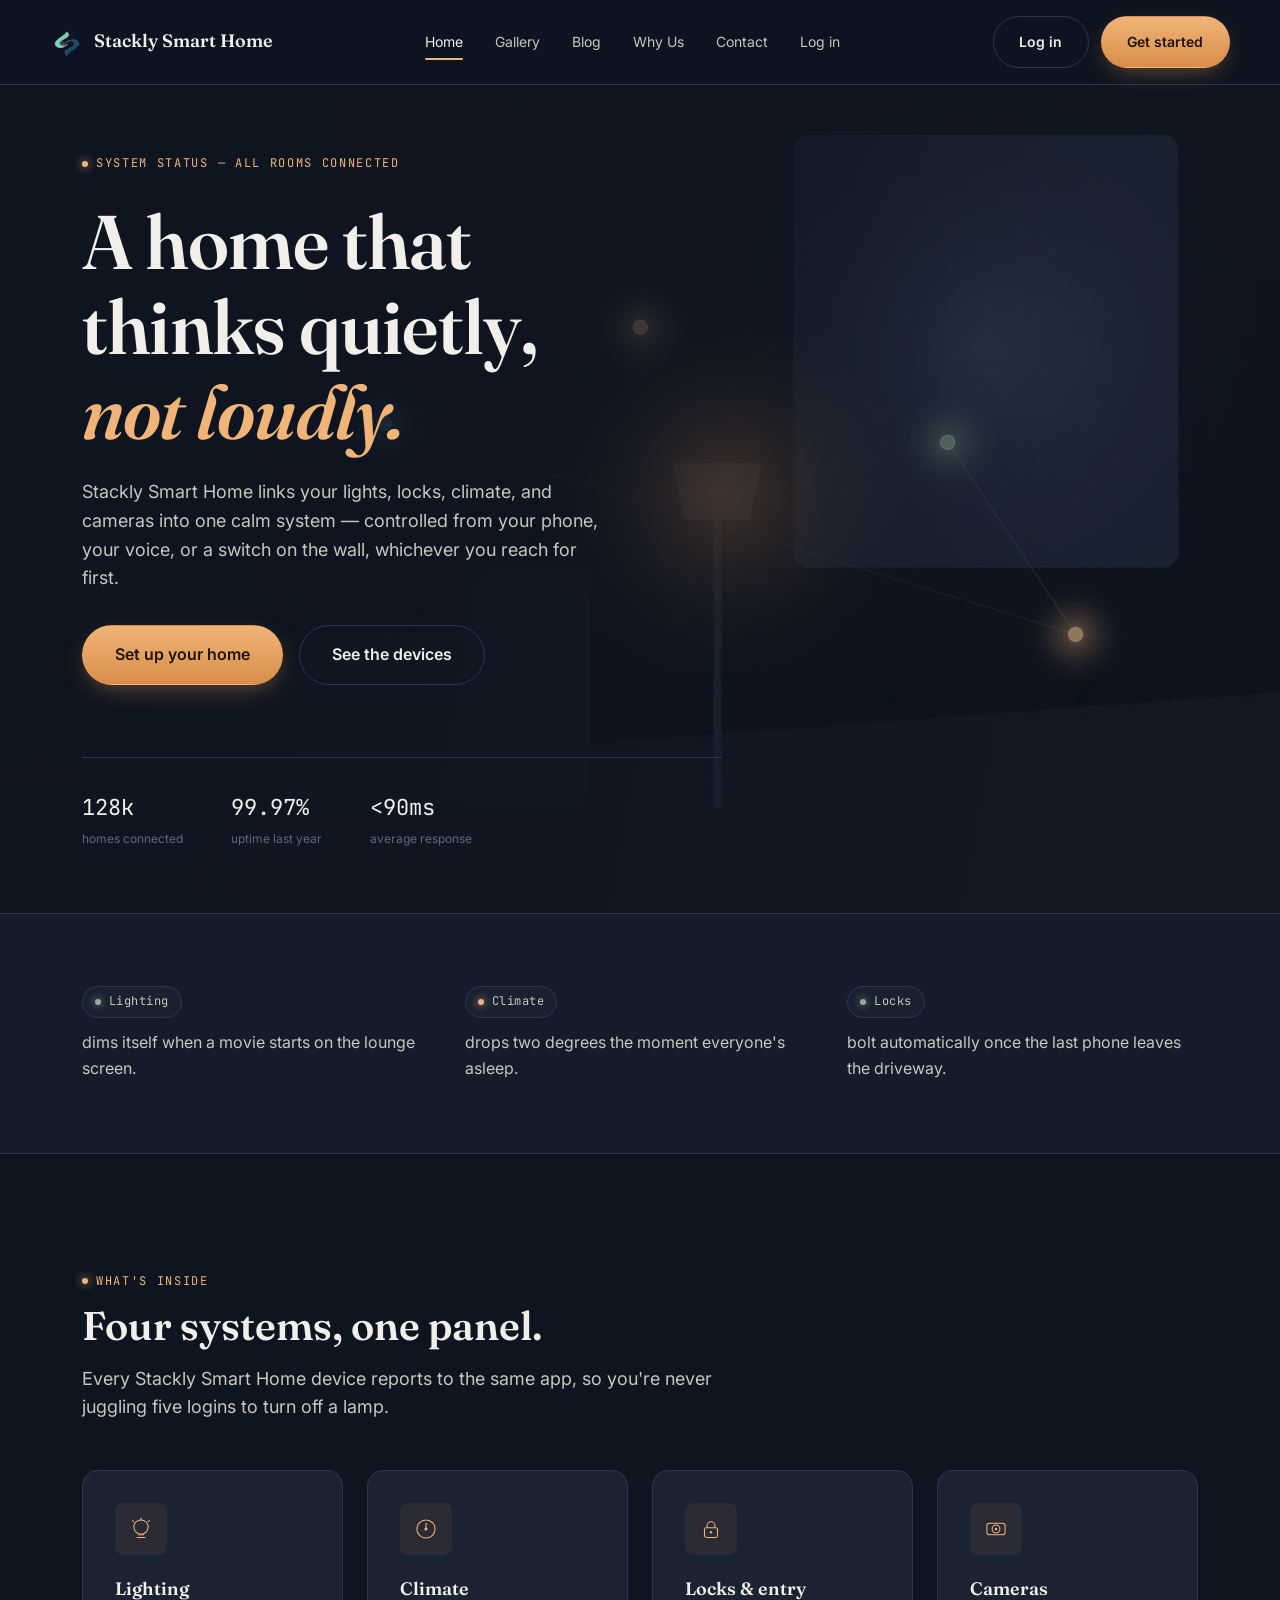
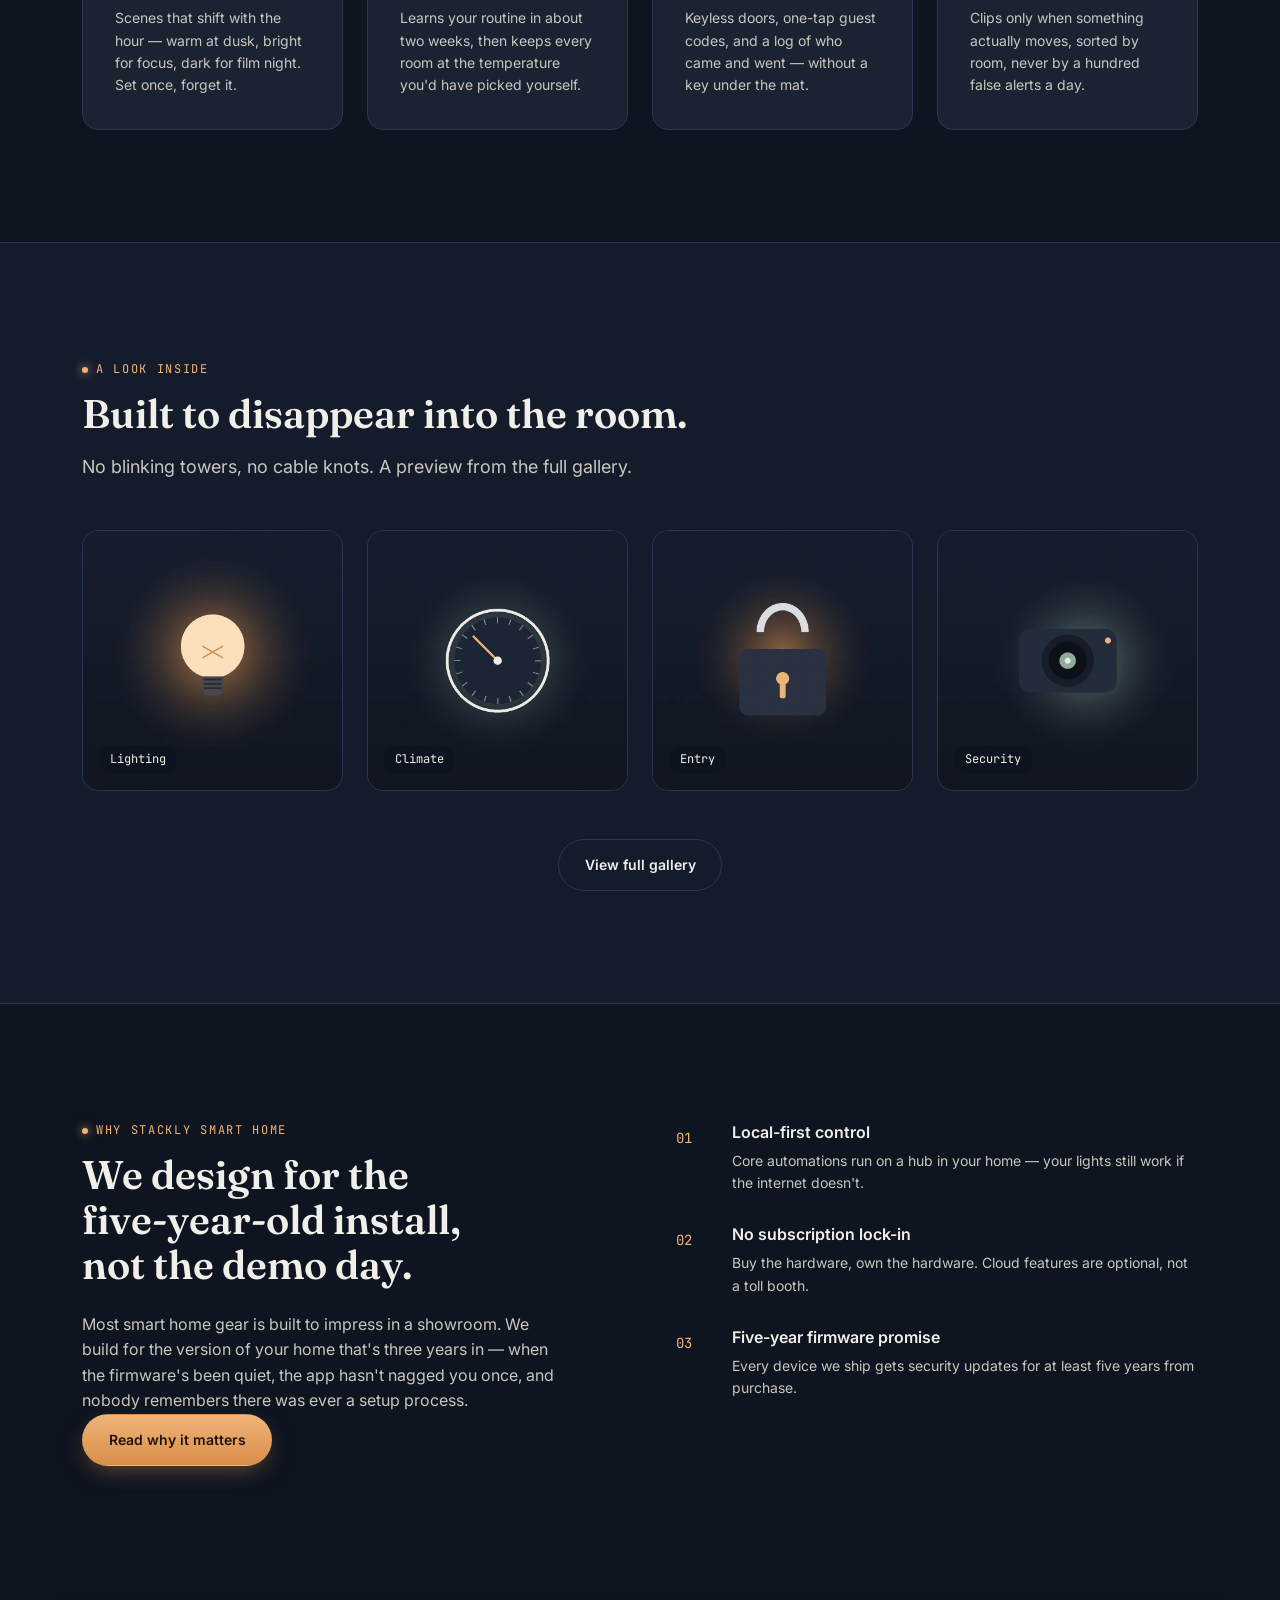
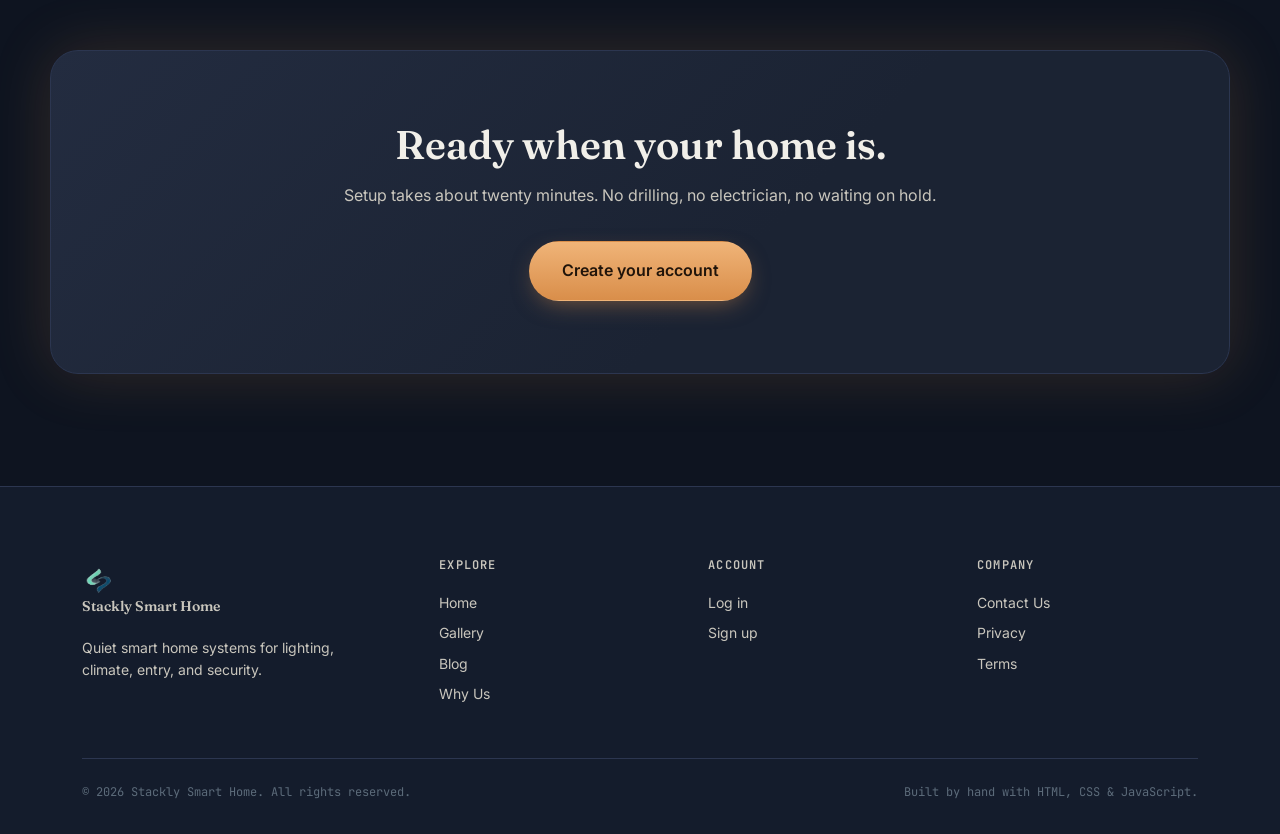
==== index.html @ 038148db "initial commit" ====
<!DOCTYPE html>
<html lang="en">
<head>
<meta charset="UTF-8">
<meta name="viewport" content="width=device-width, initial-scale=1.0">
<title>Stackly Smart Home — Smart Home, Quietly Done</title>
<meta name="description" content="Stackly Smart Home designs calm, dependable smart home systems for lighting, climate, and security — one app, no shouting features.">
<link rel="icon" type="image/webp" href="images/stackly-logo.webp">
<link rel="preconnect" href="https://fonts.googleapis.com">
<link rel="preconnect" href="https://fonts.gstatic.com" crossorigin>
<link href="https://fonts.googleapis.com/css2?family=Fraunces:opsz,wght@9..144,400;9..144,500;9..144,600;9..144,700&family=Inter:wght@400;500;600;700&family=JetBrains+Mono:wght@400;500&display=swap" rel="stylesheet">
<link rel="stylesheet" href="css/variables.css">
<link rel="stylesheet" href="css/base.css">
<link rel="stylesheet" href="css/home.css">
</head>
<body>

<header class="site-header">
  <nav class="nav container">
    <a href="index.html" class="brand">
      <img src="images/stackly-logo.webp" alt="Stackly Smart Home logo" width="32" height="32">
      Stackly Smart Home
    </a>
    <ul class="nav-links" id="nav-links">
      <li><a href="index.html" aria-current="page">Home</a></li>
      <li><a href="pages/gallery.html">Gallery</a></li>
      <li><a href="pages/blog.html">Blog</a></li>
      <li><a href="pages/why-us.html">Why Us</a></li>
      <li><a href="pages/contact.html">Contact</a></li>
      <li><a href="pages/login.html">Log in</a></li>
    </ul>
    <div class="nav-actions">
      <a href="pages/login.html" class="btn btn-ghost">Log in</a>
      <a href="pages/signup.html" class="btn btn-primary">Get started</a>
      <button class="nav-toggle" aria-label="Toggle menu" aria-expanded="false" id="nav-toggle">
        <svg width="20" height="20" viewBox="0 0 20 20" fill="none"><path d="M2 5h16M2 10h16M2 15h16" stroke="currentColor" stroke-width="1.6" stroke-linecap="round"/></svg>
      </button>
    </div>
  </nav>
</header>

<main>

  <!-- ============ HERO ============ -->
  <section class="hero">
    <div class="hero-bg" style="background-image:url('images/hero-room.webp')"></div>
    <div class="hero-scrim"></div>
    <div class="container hero-inner">
      <span class="eyebrow">System status — all rooms connected</span>
      <h1 class="hero-title">A home that<br>thinks quietly,<br><span class="accent-text">not loudly.</span></h1>
      <p class="hero-sub">Stackly Smart Home links your lights, locks, climate, and cameras into one calm system —
        controlled from your phone, your voice, or a switch on the wall, whichever you reach for first.</p>
      <div class="hero-cta">
        <a href="pages/signup.html" class="btn btn-primary btn-lg">Set up your home</a>
        <a href="pages/gallery.html" class="btn btn-ghost btn-lg">See the devices</a>
      </div>
      <div class="hero-stats">
        <div class="hero-stat"><span class="hero-stat-num">128k</span><span class="hero-stat-label">homes connected</span></div>
        <div class="hero-stat"><span class="hero-stat-num">99.97%</span><span class="hero-stat-label">uptime last year</span></div>
        <div class="hero-stat"><span class="hero-stat-num">&lt;90ms</span><span class="hero-stat-label">average response</span></div>
      </div>
    </div>
  </section>

  <!-- ============ LOGIC STRIP ============ -->
  <section class="section-tight strip">
    <div class="container strip-grid reveal">
      <p class="strip-line"><span class="pill"><span class="dot"></span>Lighting</span> dims itself when a movie starts on the lounge screen.</p>
      <p class="strip-line"><span class="pill amber"><span class="dot"></span>Climate</span> drops two degrees the moment everyone's asleep.</p>
      <p class="strip-line"><span class="pill"><span class="dot"></span>Locks</span> bolt automatically once the last phone leaves the driveway.</p>
    </div>
  </section>

  <!-- ============ FEATURES ============ -->
  <section class="section" id="features">
    <div class="container">
      <div class="section-head reveal">
        <span class="eyebrow">What's inside</span>
        <h2>Four systems, one panel.</h2>
        <p>Every Stackly Smart Home device reports to the same app, so you're never juggling five logins to turn off a lamp.</p>
      </div>

      <div class="feature-grid">
        <article class="feature-card reveal">
          <div class="feature-icon" aria-hidden="true">
            <svg viewBox="0 0 40 40" fill="none"><circle cx="20" cy="17" r="11" stroke="currentColor" stroke-width="1.6"/><path d="M14 33h12M16 29h8" stroke="currentColor" stroke-width="1.6" stroke-linecap="round"/><path d="M20 6V3M9 9l-2-2M31 9l2-2" stroke="currentColor" stroke-width="1.6" stroke-linecap="round"/></svg>
          </div>
          <h3>Lighting</h3>
          <p>Scenes that shift with the hour — warm at dusk, bright for focus, dark for film night. Set once, forget it.</p>
        </article>

        <article class="feature-card reveal">
          <div class="feature-icon" aria-hidden="true">
            <svg viewBox="0 0 40 40" fill="none"><circle cx="20" cy="20" r="14" stroke="currentColor" stroke-width="1.6"/><path d="M20 20V11" stroke="currentColor" stroke-width="1.6" stroke-linecap="round"/><circle cx="20" cy="20" r="2.4" fill="currentColor"/></svg>
          </div>
          <h3>Climate</h3>
          <p>Learns your routine in about two weeks, then keeps every room at the temperature you'd have picked yourself.</p>
        </article>

        <article class="feature-card reveal">
          <div class="feature-icon" aria-hidden="true">
            <svg viewBox="0 0 40 40" fill="none"><rect x="10" y="18" width="20" height="15" rx="3" stroke="currentColor" stroke-width="1.6"/><path d="M14 18v-3a6 6 0 0 1 12 0v3" stroke="currentColor" stroke-width="1.6"/><circle cx="20" cy="25" r="1.8" fill="currentColor"/></svg>
          </div>
          <h3>Locks &amp; entry</h3>
          <p>Keyless doors, one-tap guest codes, and a log of who came and went — without a key under the mat.</p>
        </article>

        <article class="feature-card reveal">
          <div class="feature-icon" aria-hidden="true">
            <svg viewBox="0 0 40 40" fill="none"><rect x="6" y="11" width="28" height="18" rx="4" stroke="currentColor" stroke-width="1.6"/><circle cx="20" cy="20" r="6" stroke="currentColor" stroke-width="1.6"/><circle cx="20" cy="20" r="2" fill="currentColor"/></svg>
          </div>
          <h3>Cameras</h3>
          <p>Clips only when something actually moves, sorted by room, never by a hundred false alerts a day.</p>
        </article>
      </div>
    </div>
  </section>

  <!-- ============ GALLERY TEASER ============ -->
  <section class="section gallery-teaser">
    <div class="container">
      <div class="section-head reveal">
        <span class="eyebrow">A look inside</span>
        <h2>Built to disappear into the room.</h2>
        <p>No blinking towers, no cable knots. A preview from the full gallery.</p>
      </div>
      <div class="teaser-grid reveal">
        <a href="pages/gallery.html" class="teaser-item">
          <img src="images/gallery-lighting.webp" alt="Smart bulb illustration with warm amber glow" loading="lazy" width="900" height="900">
          <span class="teaser-label">Lighting</span>
        </a>
        <a href="pages/gallery.html" class="teaser-item">
          <img src="images/gallery-thermostat.webp" alt="Smart thermostat dial illustration" loading="lazy" width="900" height="900">
          <span class="teaser-label">Climate</span>
        </a>
        <a href="pages/gallery.html" class="teaser-item">
          <img src="images/gallery-lock.webp" alt="Smart lock illustration" loading="lazy" width="900" height="900">
          <span class="teaser-label">Entry</span>
        </a>
        <a href="pages/gallery.html" class="teaser-item">
          <img src="images/gallery-camera.webp" alt="Smart security camera illustration" loading="lazy" width="900" height="900">
          <span class="teaser-label">Security</span>
        </a>
      </div>
      <div class="text-center mt-7">
        <a href="pages/gallery.html" class="btn btn-ghost">View full gallery</a>
      </div>
    </div>
  </section>

  <!-- ============ WHY US TEASER ============ -->
  <section class="section why-teaser">
    <div class="container why-grid">
      <div class="reveal">
        <span class="eyebrow">Why Stackly Smart Home</span>
        <h2 class="why-title">We design for the<br>five-year-old install,<br>not the demo day.</h2>
        <p class="why-copy">Most smart home gear is built to impress in a showroom. We build for the version of your home
          that's three years in — when the firmware's been quiet, the app hasn't nagged you once, and nobody
          remembers there was ever a setup process.</p>
        <a href="pages/why-us.html" class="btn btn-primary">Read why it matters</a>
      </div>
      <ul class="why-list reveal">
        <li><span class="why-num">01</span><div><h4>Local-first control</h4><p>Core automations run on a hub in your home — your lights still work if the internet doesn't.</p></div></li>
        <li><span class="why-num">02</span><div><h4>No subscription lock-in</h4><p>Buy the hardware, own the hardware. Cloud features are optional, not a toll booth.</p></div></li>
        <li><span class="why-num">03</span><div><h4>Five-year firmware promise</h4><p>Every device we ship gets security updates for at least five years from purchase.</p></div></li>
      </ul>
    </div>
  </section>

  <!-- ============ CTA BAND ============ -->
  <section class="cta-band reveal">
    <div class="container cta-inner">
      <h2>Ready when your home is.</h2>
      <p>Setup takes about twenty minutes. No drilling, no electrician, no waiting on hold.</p>
      <a href="pages/signup.html" class="btn btn-primary btn-lg">Create your account</a>
    </div>
  </section>

</main>

<footer class="site-footer">
  <div class="container">
    <div class="footer-grid">
      <div>
        <a href="index.html" class="brand"><img src="images/stackly-logo.webp" alt="" width="28" height="28">Stackly Smart Home</a>
        <p style="margin-top:1rem;color:var(--ivory-dim);font-size:var(--fs-sm);max-width:260px;">
          Quiet smart home systems for lighting, climate, entry, and security.
        </p>
      </div>
      <div>
        <h4>Explore</h4>
        <a href="index.html">Home</a>
        <a href="pages/gallery.html">Gallery</a>
        <a href="pages/blog.html">Blog</a>
        <a href="pages/why-us.html">Why Us</a>
      </div>
      <div>
        <h4>Account</h4>
        <a href="pages/login.html">Log in</a>
        <a href="pages/signup.html">Sign up</a>
      </div>
      <div>
        <h4>Company</h4>
        <a href="pages/contact.html">Contact Us</a>
        <a href="#">Privacy</a>
        <a href="#">Terms</a>
      </div>
    </div>
    <div class="footer-bottom">
      <span>&copy; <span data-year>2026</span> Stackly Smart Home. All rights reserved.</span>
      <span>Built by hand with HTML, CSS &amp; JavaScript.</span>
    </div>
  </div>
</footer>

<script src="js/main.js"></script>
</body>
</html>
---- css/variables.css ----
/* ===========================================================
   DESIGN TOKENS — Stackly Smart Home Smart Home
   Palette: deep midnight navy + warm amber-copper glow + sage
   =========================================================== */
:root {
  /* color */
  --navy:        #0E1420;
  --navy-2:      #141C2C;
  --panel:       #1B2333;
  --panel-light: #232C40;
  --line:        #2C3650;
  --ivory:       #F1EFE9;
  --ivory-dim:   #C9C6BD;
  --amber:       #D98E4A;
  --amber-light: #F0B478;
  --amber-dark:  #A8651F;
  --sage:        #8FAE96;
  --sage-dark:   #5F7C66;
  --slate:       #5C6B7A;
  --danger:      #D97A6A;

  /* type */
  --font-display: "Fraunces", "Georgia", serif;
  --font-body: "Inter", -apple-system, BlinkMacSystemFont, sans-serif;
  --font-mono: "JetBrains Mono", "Consolas", monospace;

  /* scale */
  --fs-xs: 0.75rem;
  --fs-sm: 0.875rem;
  --fs-base: 1rem;
  --fs-md: 1.125rem;
  --fs-lg: 1.375rem;
  --fs-xl: 1.875rem;
  --fs-2xl: 2.5rem;
  --fs-3xl: 3.5rem;
  --fs-4xl: 4.75rem;

  /* spacing */
  --sp-1: 0.25rem;
  --sp-2: 0.5rem;
  --sp-3: 0.75rem;
  --sp-4: 1rem;
  --sp-5: 1.5rem;
  --sp-6: 2rem;
  --sp-7: 3rem;
  --sp-8: 4.5rem;
  --sp-9: 7rem;

  /* misc */
  --radius-sm: 8px;
  --radius-md: 16px;
  --radius-lg: 28px;
  --container: 1180px;
  --ease: cubic-bezier(0.22, 1, 0.36, 1);
  --shadow-glow: 0 0 60px rgba(217, 142, 74, 0.18);
}
---- css/base.css ----
/* ===========================================================
   BASE / RESET
   =========================================================== */
*, *::before, *::after { box-sizing: border-box; }
html { scroll-behavior: smooth; }

@media (prefers-reduced-motion: reduce) {
  html { scroll-behavior: auto; }
  *, *::before, *::after {
    animation-duration: 0.001ms !important;
    animation-iteration-count: 1 !important;
    transition-duration: 0.001ms !important;
    scroll-behavior: auto !important;
  }
}

body {
  margin: 0;
  background: var(--navy);
  color: var(--ivory);
  font-family: var(--font-body);
  font-size: var(--fs-base);
  line-height: 1.6;
  -webkit-font-smoothing: antialiased;
}

img { max-width: 100%; display: block; }
a { color: inherit; text-decoration: none; }
ul { margin: 0; padding: 0; list-style: none; }
button { font-family: inherit; cursor: pointer; }
h1, h2, h3, h4 { font-family: var(--font-display); margin: 0; line-height: 1.12; font-weight: 600; }
p { margin: 0; }

:focus-visible {
  outline: 2px solid var(--amber-light);
  outline-offset: 3px;
  border-radius: 4px;
}

.container {
  width: 100%;
  max-width: var(--container);
  margin: 0 auto;
  padding: 0 var(--sp-6);
}

.eyebrow {
  font-family: var(--font-mono);
  font-size: var(--fs-xs);
  letter-spacing: 0.14em;
  text-transform: uppercase;
  color: var(--amber-light);
  display: inline-flex;
  align-items: center;
  gap: var(--sp-2);
}
.eyebrow::before {
  content: "";
  width: 6px; height: 6px;
  border-radius: 50%;
  background: var(--amber-light);
  box-shadow: 0 0 10px var(--amber-light);
}

.section { padding: var(--sp-9) 0; }
.section-tight { padding: var(--sp-8) 0; }

.section-head {
  max-width: 640px;
  margin-bottom: var(--sp-7);
}
.section-head h2 {
  font-size: var(--fs-2xl);
  margin-top: var(--sp-3);
  color: var(--ivory);
}
.section-head p {
  margin-top: var(--sp-4);
  color: var(--ivory-dim);
  font-size: var(--fs-md);
}

/* ---- Buttons ---- */
.btn {
  display: inline-flex;
  align-items: center;
  justify-content: center;
  gap: var(--sp-2);
  font-family: var(--font-body);
  font-weight: 600;
  font-size: var(--fs-sm);
  padding: 0.85rem 1.6rem;
  border-radius: 999px;
  border: 1px solid transparent;
  transition: transform 0.25s var(--ease), box-shadow 0.25s var(--ease), background 0.25s var(--ease), border-color .25s var(--ease);
  white-space: nowrap;
}
.btn-primary {
  background: linear-gradient(180deg, var(--amber-light), var(--amber));
  color: #20140A;
  box-shadow: 0 8px 24px -8px rgba(217, 142, 74, 0.55);
}
.btn-primary:hover { transform: translateY(-2px); box-shadow: 0 12px 30px -8px rgba(217, 142, 74, 0.65); }
.btn-ghost {
  background: transparent;
  border-color: var(--line);
  color: var(--ivory);
}
.btn-ghost:hover { border-color: var(--amber-light); color: var(--amber-light); }
.btn-block { width: 100%; }
.btn-lg { padding: 1rem 2rem; font-size: var(--fs-base); }

/* ---- Pills / status tags (signature structural device) ---- */
.pill {
  display: inline-flex;
  align-items: center;
  gap: var(--sp-2);
  font-family: var(--font-mono);
  font-size: var(--fs-xs);
  letter-spacing: 0.04em;
  padding: 0.35rem 0.75rem;
  border-radius: 999px;
  border: 1px solid var(--line);
  color: var(--ivory-dim);
  background: rgba(255,255,255,0.02);
}
.pill .dot { width: 6px; height: 6px; border-radius: 50%; background: var(--sage); box-shadow: 0 0 8px var(--sage); }
.pill.amber .dot { background: var(--amber-light); box-shadow: 0 0 8px var(--amber-light); }

/* ---- Cards ---- */
.card {
  background: linear-gradient(160deg, var(--panel-light), var(--panel));
  border: 1px solid var(--line);
  border-radius: var(--radius-md);
  padding: var(--sp-6);
}

/* ===========================================================
   HEADER / NAV
   =========================================================== */
.site-header {
  position: sticky;
  top: 0;
  z-index: 100;
  background: rgba(14, 20, 32, 0.78);
  backdrop-filter: blur(14px);
  border-bottom: 1px solid var(--line);
}
.nav {
  display: flex;
  align-items: center;
  justify-content: space-between;
  padding: var(--sp-4) 0;
}
.brand {
  display: flex;
  align-items: center;
  gap: var(--sp-3);
  font-family: var(--font-display);
  font-size: var(--fs-md);
  font-weight: 600;
  color: var(--ivory);
}
.brand img { width: 32px; height: 32px; border-radius: 8px; }
.nav-links {
  display: flex;
  align-items: center;
  gap: var(--sp-6);
  font-size: var(--fs-sm);
}
.nav-links a {
  color: var(--ivory-dim);
  position: relative;
  padding: var(--sp-1) 0;
  transition: color 0.2s var(--ease);
}
.nav-links a:hover, .nav-links a[aria-current="page"] { color: var(--ivory); }
.nav-links a[aria-current="page"]::after {
  content: "";
  position: absolute; left: 0; right: 0; bottom: -6px;
  height: 2px; background: var(--amber-light);
  border-radius: 2px;
}
.nav-actions { display: flex; align-items: center; gap: var(--sp-3); }
.nav-toggle {
  display: none;
  background: none; border: 1px solid var(--line); border-radius: 8px;
  width: 42px; height: 42px; color: var(--ivory);
  align-items: center; justify-content: center;
}

@media (max-width: 900px) {
  .nav-links { position: fixed; top: 64px; right: 0; bottom: 0; left: 0; background: var(--navy-2);
    flex-direction: column; justify-content: flex-start; padding: var(--sp-7) var(--sp-6); gap: var(--sp-5);
    transform: translateY(-110%); transition: transform 0.35s var(--ease); border-top: 1px solid var(--line);
  }
  .nav-links.open { transform: translateY(0); }
  .nav-links a { font-size: var(--fs-lg); }
  .nav-toggle { display: flex; }
  .nav-actions .btn-ghost { display: none; }
}

/* ===========================================================
   FOOTER
   =========================================================== */
.site-footer {
  border-top: 1px solid var(--line);
  padding: var(--sp-8) 0 var(--sp-6);
  background: var(--navy-2);
}
.footer-grid {
  display: grid;
  grid-template-columns: 1.4fr 1fr 1fr 1fr;
  gap: var(--sp-7);
}
.footer-grid h4 {
  font-family: var(--font-mono);
  font-size: var(--fs-xs);
  letter-spacing: 0.1em;
  text-transform: uppercase;
  color: var(--ivory-dim);
  margin-bottom: var(--sp-4);
}
.footer-grid a {
  display: block;
  color: var(--ivory-dim);
  font-size: var(--fs-sm);
  padding: var(--sp-1) 0;
  transition: color 0.2s var(--ease);
}
.footer-grid a:hover { color: var(--amber-light); }
.footer-bottom {
  display: flex; justify-content: space-between; align-items: center;
  margin-top: var(--sp-7); padding-top: var(--sp-5);
  border-top: 1px solid var(--line);
  font-size: var(--fs-xs); color: var(--slate);
  font-family: var(--font-mono);
}
@media (max-width: 800px) {
  .footer-grid { grid-template-columns: 1fr 1fr; }
  .footer-bottom { flex-direction: column; gap: var(--sp-3); align-items: flex-start; }
}

/* ===========================================================
   REVEAL ON SCROLL (orchestrated, restrained)
   Visible by default — JS opts elements INTO the hidden/animated
   state only once it can guarantee it will reveal them again.
   This keeps content visible for no-JS browsers, crawlers, and
   any render context where IntersectionObserver never fires.
   =========================================================== */
.reveal { opacity: 1; transform: none; }
.js-reveal-ready .reveal {
  opacity: 0;
  transform: translateY(18px);
  transition: opacity 0.7s var(--ease), transform 0.7s var(--ease);
}
.js-reveal-ready .reveal.in-view { opacity: 1; transform: translateY(0); }

/* utility */
.text-center { text-align: center; }
.mt-7 { margin-top: var(--sp-7); }
.visually-hidden {
  position: absolute; width: 1px; height: 1px; overflow: hidden;
  clip: rect(0 0 0 0); white-space: nowrap;
}
---- css/home.css ----
/* ===========================================================
   HOME PAGE
   =========================================================== */

/* ---- Hero ---- */
.hero {
  position: relative;
  min-height: 92vh;
  display: flex;
  align-items: center;
  overflow: hidden;
}
.hero-bg {
  position: absolute; top: 0; right: 0; bottom: 0; left: 0;
  background-size: cover;
  background-position: center 35%;
  z-index: 0;
}
.hero-scrim {
  position: absolute; top: 0; right: 0; bottom: 0; left: 0;
  background: linear-gradient(100deg, rgba(14,20,32,0.96) 18%, rgba(14,20,32,0.78) 48%, rgba(14,20,32,0.4) 80%);
  z-index: 1;
}
.hero-inner { position: relative; z-index: 2; padding-top: var(--sp-7); padding-bottom: var(--sp-7); }
.hero-title {
  font-size: clamp(2.6rem, 6vw, var(--fs-4xl));
  margin-top: var(--sp-5);
  max-width: 760px;
  letter-spacing: -0.01em;
}
.accent-text { color: var(--amber-light); font-style: italic; }
.hero-sub {
  margin-top: var(--sp-5);
  max-width: 520px;
  font-size: var(--fs-md);
  color: var(--ivory-dim);
}
.hero-cta { display: flex; gap: var(--sp-4); margin-top: var(--sp-6); flex-wrap: wrap; }
.hero-stats {
  display: flex; gap: var(--sp-7);
  margin-top: var(--sp-8);
  padding-top: var(--sp-6);
  border-top: 1px solid var(--line);
  max-width: 640px;
  flex-wrap: wrap;
}
.hero-stat { display: flex; flex-direction: column; gap: 4px; }
.hero-stat-num { font-family: var(--font-mono); font-size: var(--fs-lg); color: var(--ivory); }
.hero-stat-label { font-size: var(--fs-xs); color: var(--slate); }

@media (max-width: 640px) {
  .hero { min-height: auto; padding-top: var(--sp-7); }
  .hero-cta { flex-direction: column; align-items: stretch; }
  .hero-stats { gap: var(--sp-5); }
}

/* ---- Logic strip ---- */
.strip { border-bottom: 1px solid var(--line); border-top: 1px solid var(--line); background: var(--navy-2); }
.strip-grid { display: grid; grid-template-columns: repeat(3, 1fr); gap: var(--sp-6); }
.strip-line { font-size: var(--fs-base); color: var(--ivory-dim); display: flex; flex-direction: column; gap: var(--sp-3); align-items: flex-start; }
@media (max-width: 800px) { .strip-grid { grid-template-columns: 1fr; } }

/* ---- Feature grid ---- */
.feature-grid {
  display: grid;
  grid-template-columns: repeat(4, 1fr);
  gap: var(--sp-5);
}
.feature-card {
  background: var(--panel);
  border: 1px solid var(--line);
  border-radius: var(--radius-md);
  padding: var(--sp-6);
  transition: border-color 0.3s var(--ease), transform 0.3s var(--ease);
}
.feature-card:hover { border-color: var(--amber-dark); transform: translateY(-4px); }
.feature-icon {
  width: 52px; height: 52px;
  display: flex; align-items: center; justify-content: center;
  color: var(--amber-light);
  background: rgba(217,142,74,0.08);
  border-radius: var(--radius-sm);
  margin-bottom: var(--sp-5);
}
.feature-icon svg { width: 26px; height: 26px; }
.feature-card h3 { font-size: var(--fs-md); margin-bottom: var(--sp-2); }
.feature-card p { color: var(--ivory-dim); font-size: var(--fs-sm); }

@media (max-width: 1000px) { .feature-grid { grid-template-columns: 1fr 1fr; } }
@media (max-width: 560px) { .feature-grid { grid-template-columns: 1fr; } }

/* ---- Gallery teaser ---- */
.gallery-teaser { background: var(--navy-2); border-top: 1px solid var(--line); border-bottom: 1px solid var(--line); }
.teaser-grid { display: grid; grid-template-columns: repeat(4, 1fr); gap: var(--sp-5); }
.teaser-item {
  position: relative;
  border-radius: var(--radius-md);
  overflow: hidden;
  aspect-ratio: 1;
  border: 1px solid var(--line);
}
.teaser-item img { width: 100%; height: 100%; object-fit: cover; transition: transform 0.5s var(--ease); }
.teaser-item:hover img { transform: scale(1.06); }
.teaser-label {
  position: absolute; left: var(--sp-4); bottom: var(--sp-4);
  font-family: var(--font-mono); font-size: var(--fs-xs);
  background: rgba(14,20,32,0.7); padding: 0.3rem 0.7rem; border-radius: 999px;
  backdrop-filter: blur(6px);
}
@media (max-width: 900px) { .teaser-grid { grid-template-columns: 1fr 1fr; } }

/* ---- Why-us teaser ---- */
.why-grid { display: grid; grid-template-columns: 1fr 1fr; gap: var(--sp-8); align-items: start; }
.why-title { font-size: var(--fs-2xl); margin-top: var(--sp-3); }
.why-copy { margin-top: var(--sp-5); color: var(--ivory-dim); max-width: 480px; }
.why-list { margin-top: var(--sp-2); display: flex; flex-direction: column; gap: var(--sp-6); }
.why-list li { display: flex; gap: var(--sp-5); }
.why-num { font-family: var(--font-mono); color: var(--amber-light); font-size: var(--fs-sm); flex: 0 0 32px; padding-top: 3px; }
.why-list h4 { font-family: var(--font-body); font-size: var(--fs-base); margin-bottom: var(--sp-2); color: var(--ivory); }
.why-list p { color: var(--ivory-dim); font-size: var(--fs-sm); }
@media (max-width: 850px) { .why-grid { grid-template-columns: 1fr; } }

/* ---- CTA band ---- */
.cta-band {
  margin: var(--sp-8) auto var(--sp-9);
  max-width: var(--container);
  background: linear-gradient(135deg, var(--panel-light), var(--panel) 60%);
  border: 1px solid var(--line);
  border-radius: var(--radius-lg);
  box-shadow: var(--shadow-glow);
}
.cta-inner { text-align: center; padding: var(--sp-8) var(--sp-6); }
.cta-inner h2 { font-size: var(--fs-2xl); }
.cta-inner p { margin-top: var(--sp-4); color: var(--ivory-dim); }
.cta-inner .btn { margin-top: var(--sp-6); }
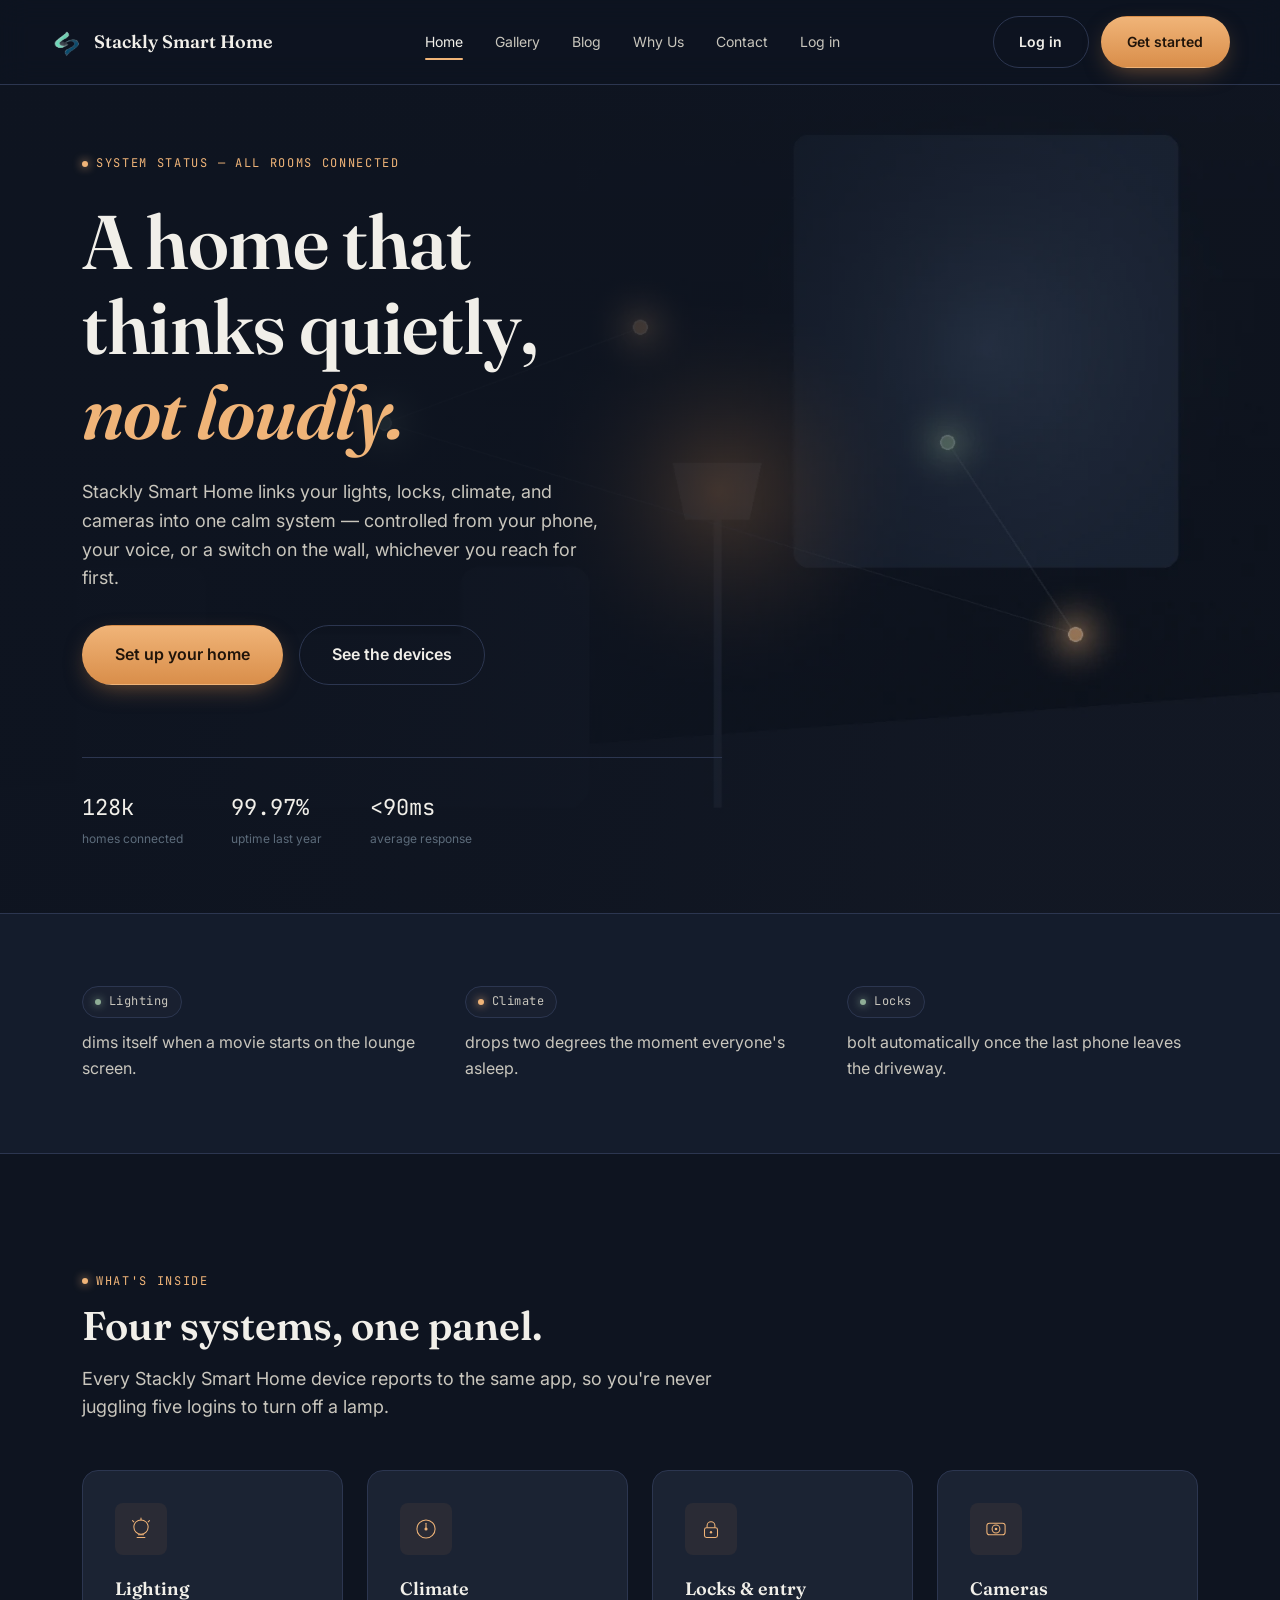
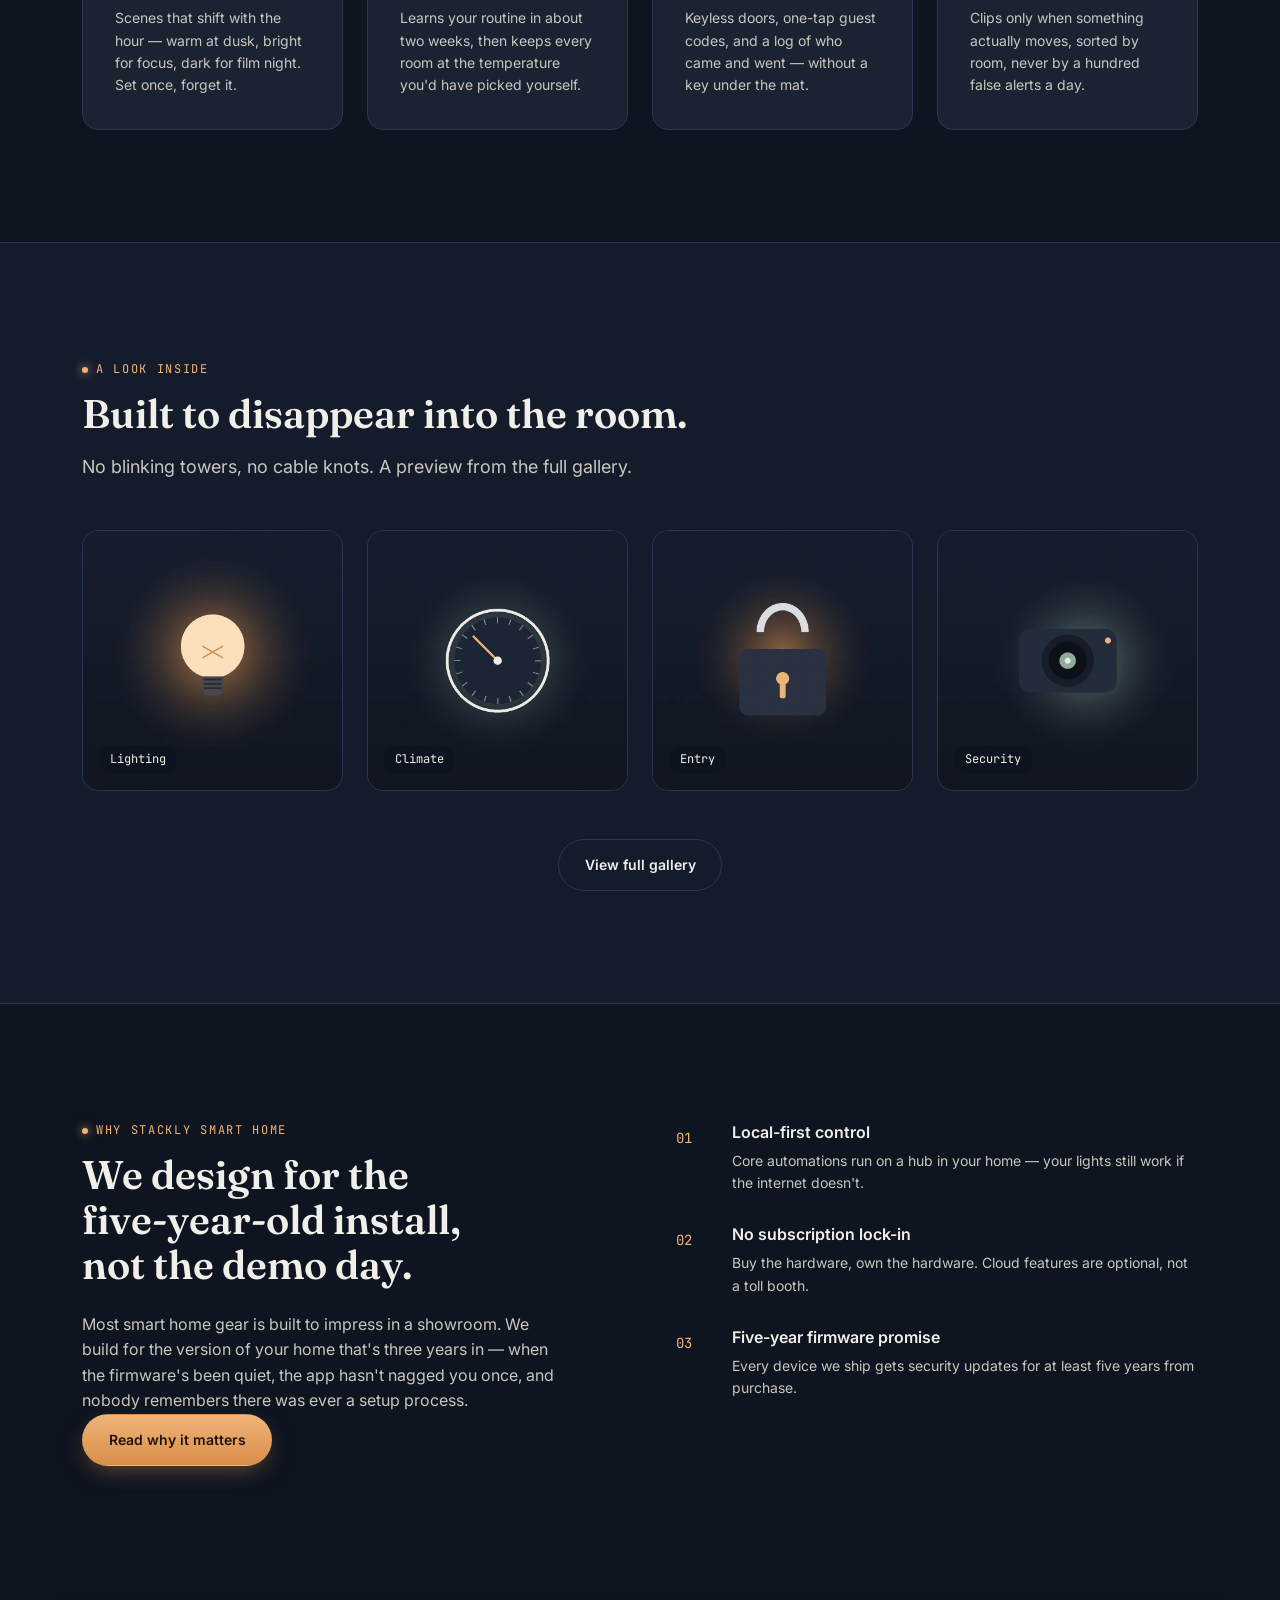
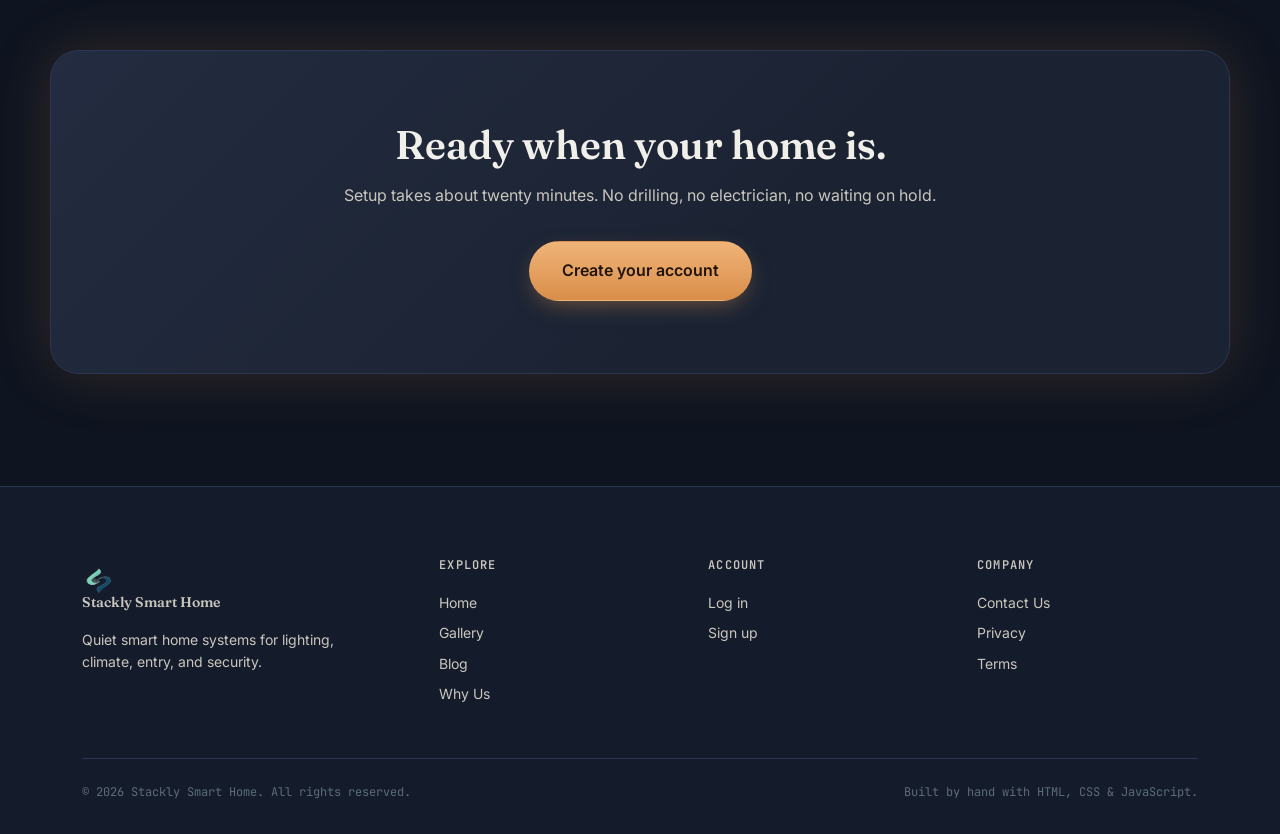
==== commit 7010766e: "Fix logo alignment and layout issues across all pages" ====
--- a/index.html
+++ b/index.html
@@ -182,7 +182,7 @@
   <div class="container">
     <div class="footer-grid">
       <div>
-        <a href="index.html" class="brand"><img src="images/stackly-logo.webp" alt="" width="28" height="28">Stackly Smart Home</a>
+        <a href="index.html" class="brand"><img src="images/stackly-logo.webp" alt="" width="32" height="32">Stackly Smart Home</a>
         <p style="margin-top:1rem;color:var(--ivory-dim);font-size:var(--fs-sm);max-width:260px;">
           Quiet smart home systems for lighting, climate, entry, and security.
         </p>
--- a/css/base.css
+++ b/css/base.css
@@ -153,15 +153,16 @@
   padding: var(--sp-4) 0;
 }
 .brand {
-  display: flex;
+  display: inline-flex;
   align-items: center;
   gap: var(--sp-3);
   font-family: var(--font-display);
   font-size: var(--fs-md);
   font-weight: 600;
-  color: var(--ivory);
-}
-.brand img { width: 32px; height: 32px; border-radius: 8px; }
+  line-height: 1;
+  color: var(--ivory);
+}
+.brand img { width: 32px; height: 32px; border-radius: 8px; flex-shrink: 0; display: block; }
 .nav-links {
   display: flex;
   align-items: center;
--- a/css/home.css
+++ b/css/home.css
@@ -35,7 +35,7 @@
   font-size: var(--fs-md);
   color: var(--ivory-dim);
 }
-.hero-cta { display: flex; gap: var(--sp-4); margin-top: var(--sp-6); flex-wrap: wrap; }
+.hero-cta { display: flex; align-items: center; gap: var(--sp-4); margin-top: var(--sp-6); flex-wrap: wrap; }
 .hero-stats {
   display: flex; gap: var(--sp-7);
   margin-top: var(--sp-8);
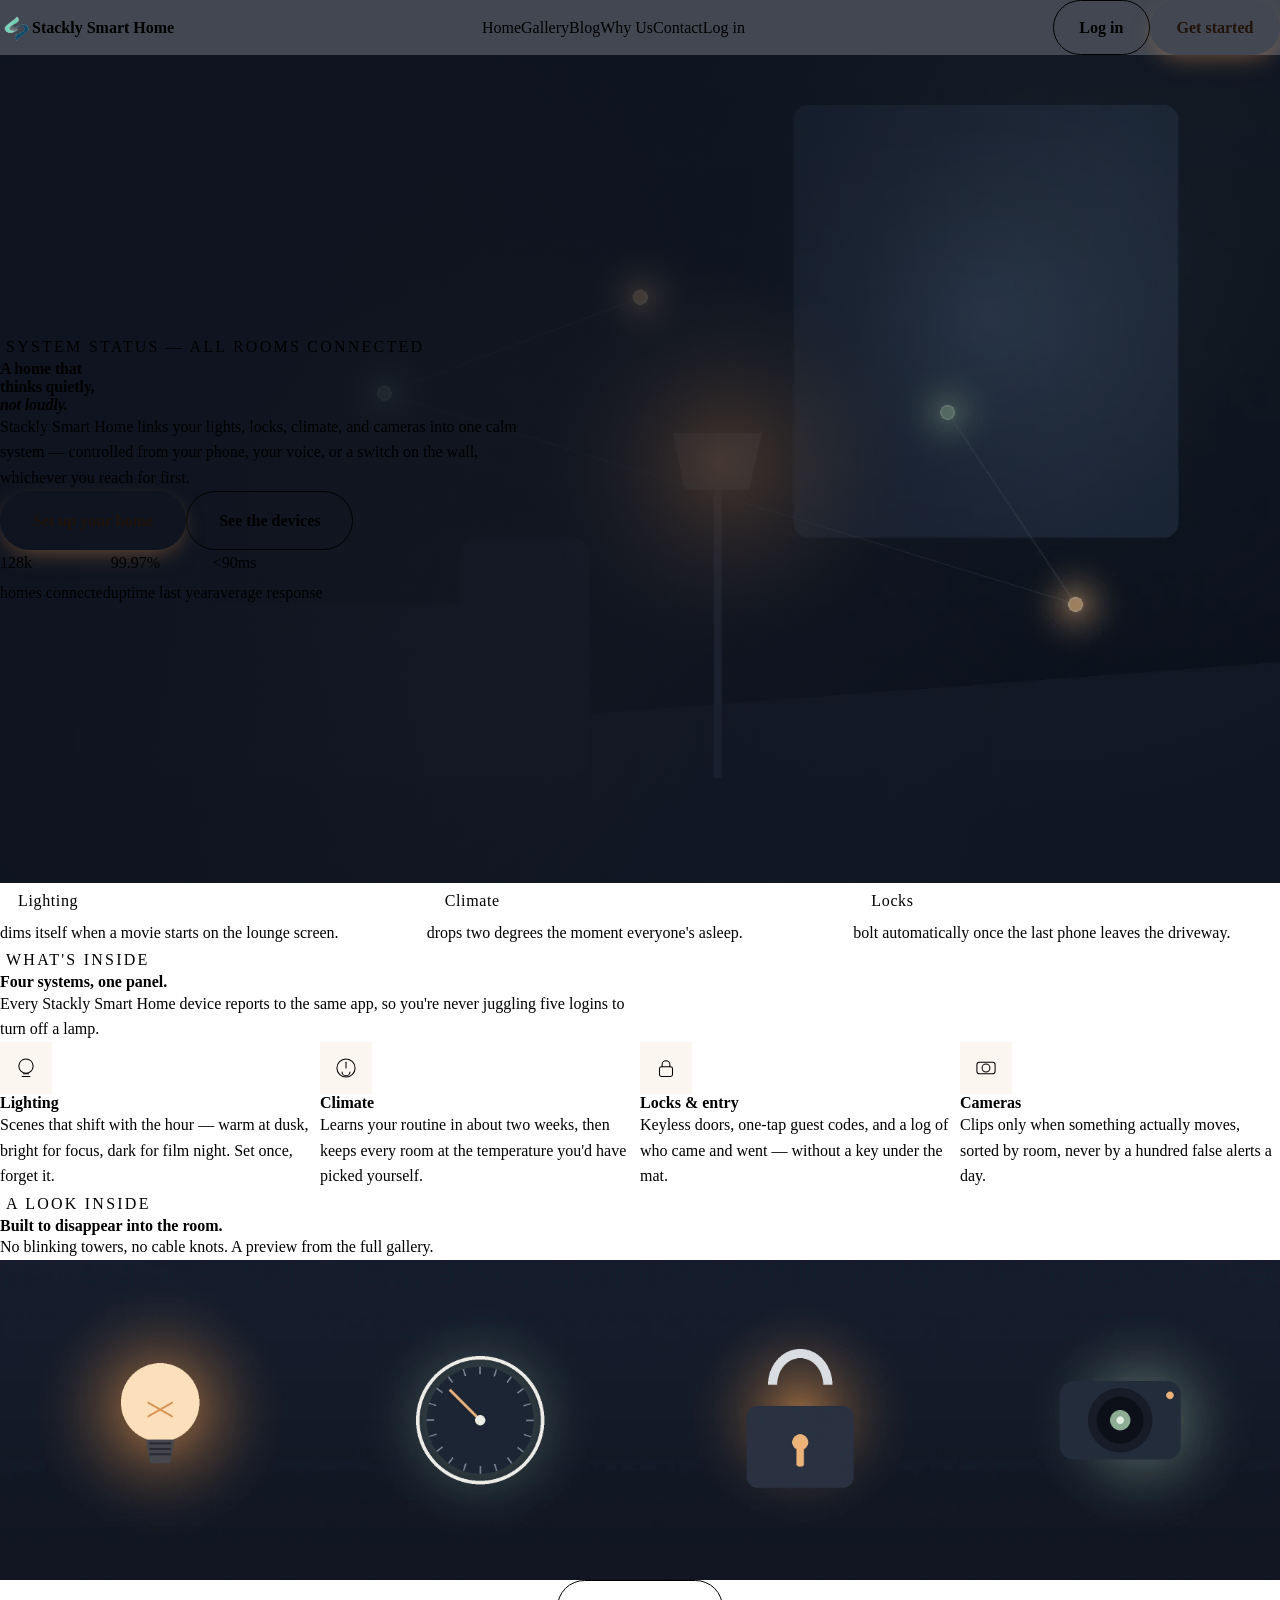
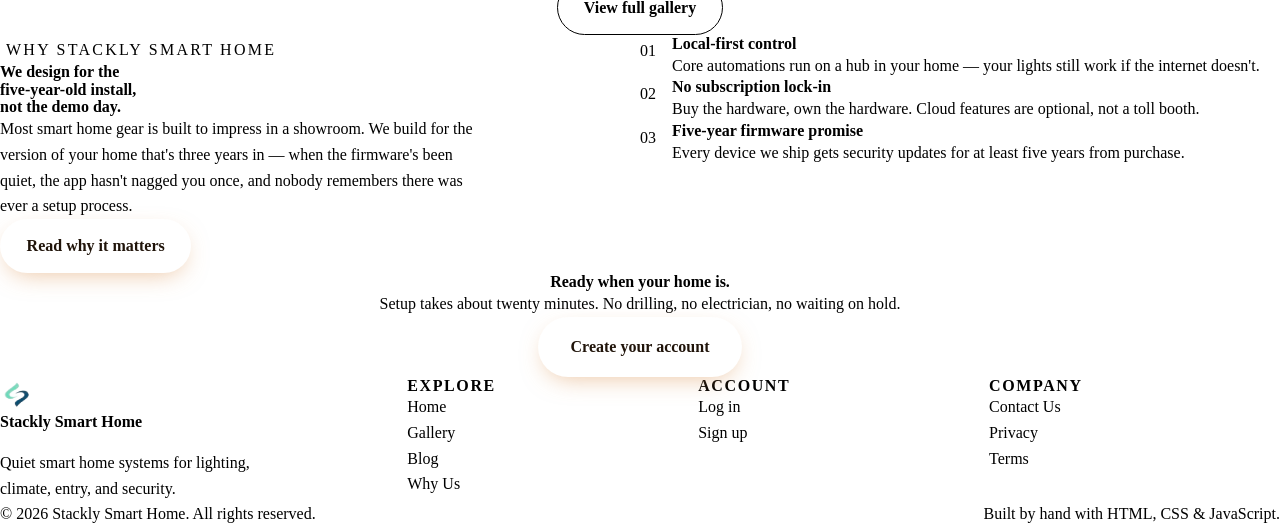
==== commit d40ac34c: "Link animations.css and theme.css stylesheets to index.html" ====
--- a/index.html
+++ b/index.html
@@ -8,10 +8,12 @@
 <link rel="icon" type="image/webp" href="images/stackly-logo.webp">
 <link rel="preconnect" href="https://fonts.googleapis.com">
 <link rel="preconnect" href="https://fonts.gstatic.com" crossorigin>
-<link href="https://fonts.googleapis.com/css2?family=Fraunces:opsz,wght@9..144,400;9..144,500;9..144,600;9..144,700&family=Inter:wght@400;500;600;700&family=JetBrains+Mono:wght@400;500&display=swap" rel="stylesheet">
+<link href="https://fonts.googleapis.com/css2?family=Fraunces:opsz,wght@9..144,400;9..144,500;9..144,600;9..144,700&family=Inter:wght@400;500;600;700&family=JetBrains+Mono:wght@400;500&display=swa[...]
 <link rel="stylesheet" href="css/variables.css">
 <link rel="stylesheet" href="css/base.css">
 <link rel="stylesheet" href="css/home.css">
+<link rel="stylesheet" href="css/animations.css">
+<link rel="stylesheet" href="css/theme.css">
 </head>
 <body>
 
@@ -44,6 +46,7 @@
   <!-- ============ HERO ============ -->
   <section class="hero">
     <div class="hero-bg" style="background-image:url('images/hero-room.webp')"></div>
+    <div class="hero-overlay"></div>
     <div class="hero-scrim"></div>
     <div class="container hero-inner">
       <span class="eyebrow">System status — all rooms connected</span>
@@ -83,7 +86,7 @@
       <div class="feature-grid">
         <article class="feature-card reveal">
           <div class="feature-icon" aria-hidden="true">
-            <svg viewBox="0 0 40 40" fill="none"><circle cx="20" cy="17" r="11" stroke="currentColor" stroke-width="1.6"/><path d="M14 33h12M16 29h8" stroke="currentColor" stroke-width="1.6" stroke-linecap="round"/><path d="M20 6V3M9 9l-2-2M31 9l2-2" stroke="currentColor" stroke-width="1.6" stroke-linecap="round"/></svg>
+            <svg viewBox="0 0 40 40" fill="none"><circle cx="20" cy="17" r="11" stroke="currentColor" stroke-width="1.6"/><path d="M14 33h12M16 29h8" stroke="currentColor" stroke-width="1.6" stroke-linecap="round"/></svg>
           </div>
           <h3>Lighting</h3>
           <p>Scenes that shift with the hour — warm at dusk, bright for focus, dark for film night. Set once, forget it.</p>
@@ -91,7 +94,7 @@
 
         <article class="feature-card reveal">
           <div class="feature-icon" aria-hidden="true">
-            <svg viewBox="0 0 40 40" fill="none"><circle cx="20" cy="20" r="14" stroke="currentColor" stroke-width="1.6"/><path d="M20 20V11" stroke="currentColor" stroke-width="1.6" stroke-linecap="round"/><circle cx="20" cy="20" r="2.4" fill="currentColor"/></svg>
+            <svg viewBox="0 0 40 40" fill="none"><circle cx="20" cy="20" r="14" stroke="currentColor" stroke-width="1.6"/><path d="M20 20V11" stroke="currentColor" stroke-width="1.6" stroke-linecap="round"/><path d="M26 26a6 6 0 1 1-12 0" stroke="currentColor" stroke-width="1.6" stroke-linecap="round" stroke-linejoin="round"/></svg>
           </div>
           <h3>Climate</h3>
           <p>Learns your routine in about two weeks, then keeps every room at the temperature you'd have picked yourself.</p>
@@ -99,7 +102,7 @@
 
         <article class="feature-card reveal">
           <div class="feature-icon" aria-hidden="true">
-            <svg viewBox="0 0 40 40" fill="none"><rect x="10" y="18" width="20" height="15" rx="3" stroke="currentColor" stroke-width="1.6"/><path d="M14 18v-3a6 6 0 0 1 12 0v3" stroke="currentColor" stroke-width="1.6"/><circle cx="20" cy="25" r="1.8" fill="currentColor"/></svg>
+            <svg viewBox="0 0 40 40" fill="none"><rect x="10" y="18" width="20" height="15" rx="3" stroke="currentColor" stroke-width="1.6"/><path d="M14 18v-3a6 6 0 0 1 12 0v3" stroke="currentColor" stroke-width="1.6" stroke-linecap="round" stroke-linejoin="round"/></svg>
           </div>
           <h3>Locks &amp; entry</h3>
           <p>Keyless doors, one-tap guest codes, and a log of who came and went — without a key under the mat.</p>
@@ -107,7 +110,7 @@
 
         <article class="feature-card reveal">
           <div class="feature-icon" aria-hidden="true">
-            <svg viewBox="0 0 40 40" fill="none"><rect x="6" y="11" width="28" height="18" rx="4" stroke="currentColor" stroke-width="1.6"/><circle cx="20" cy="20" r="6" stroke="currentColor" stroke-width="1.6"/><circle cx="20" cy="20" r="2" fill="currentColor"/></svg>
+            <svg viewBox="0 0 40 40" fill="none"><rect x="6" y="11" width="28" height="18" rx="4" stroke="currentColor" stroke-width="1.6"/><circle cx="20" cy="20" r="6" stroke="currentColor" stroke-width="1.6"/></svg>
           </div>
           <h3>Cameras</h3>
           <p>Clips only when something actually moves, sorted by room, never by a hundred false alerts a day.</p>
@@ -182,7 +185,7 @@
   <div class="container">
     <div class="footer-grid">
       <div>
-        <a href="index.html" class="brand"><img src="images/stackly-logo.webp" alt="" width="32" height="32">Stackly Smart Home</a>
+        <a href="index.html" class="brand"><img src="images/stackly-logo.webp" alt="" width="28" height="28">Stackly Smart Home</a>
         <p style="margin-top:1rem;color:var(--ivory-dim);font-size:var(--fs-sm);max-width:260px;">
           Quiet smart home systems for lighting, climate, entry, and security.
         </p>
--- a/css/variables.css
+++ b/css/variables.css
@@ -54,3 +54,40 @@
   --ease: cubic-bezier(0.22, 1, 0.36, 1);
   --shadow-glow: 0 0 60px rgba(217, 142, 74, 0.18);
 }
+
+@media (max-width: 1024px) {
+  :root {
+    --fs-3xl: 3rem;
+    --fs-4xl: 4rem;
+    --sp-8: 4rem;
+    --sp-9: 5.5rem;
+  }
+}
+
+@media (max-width: 768px) {
+  :root {
+    --fs-xl: 1.75rem;
+    --fs-2xl: 2.2rem;
+    --fs-3xl: 2.75rem;
+    --fs-4xl: 3.25rem;
+    --sp-7: 2.5rem;
+    --sp-8: 3.5rem;
+    --sp-9: 4.5rem;
+  }
+}
+
+@media (max-width: 480px) {
+  :root {
+    --fs-sm: 0.9375rem;
+    --fs-lg: 1.25rem;
+    --fs-xl: 1.55rem;
+    --fs-2xl: 1.95rem;
+    --fs-3xl: 2.35rem;
+    --fs-4xl: 2.8rem;
+    --sp-6: 1.5rem;
+    --sp-7: 2rem;
+    --sp-8: 2.75rem;
+    --sp-9: 3.5rem;
+    --radius-lg: 22px;
+  }
+}
--- a/css/base.css
+++ b/css/base.css
@@ -153,16 +153,15 @@
   padding: var(--sp-4) 0;
 }
 .brand {
-  display: inline-flex;
+  display: flex;
   align-items: center;
   gap: var(--sp-3);
   font-family: var(--font-display);
   font-size: var(--fs-md);
   font-weight: 600;
-  line-height: 1;
-  color: var(--ivory);
-}
-.brand img { width: 32px; height: 32px; border-radius: 8px; flex-shrink: 0; display: block; }
+  color: var(--ivory);
+}
+.brand img { width: 32px; height: 32px; border-radius: 8px; }
 .nav-links {
   display: flex;
   align-items: center;
@@ -191,11 +190,27 @@
 }
 
 @media (max-width: 900px) {
-  .nav-links { position: fixed; top: 64px; right: 0; bottom: 0; left: 0; background: var(--navy-2);
-    flex-direction: column; justify-content: flex-start; padding: var(--sp-7) var(--sp-6); gap: var(--sp-5);
-    transform: translateY(-110%); transition: transform 0.35s var(--ease); border-top: 1px solid var(--line);
+  .nav-links { 
+    position: fixed; 
+    top: 64px; 
+    right: 0; 
+    bottom: 0; 
+    left: 0; 
+    background: var(--navy-2);
+    flex-direction: column; 
+    justify-content: flex-start; 
+    padding: var(--sp-7) var(--sp-6); 
+    gap: var(--sp-5);
+    /* Hidden by default on mobile */
+    transform: translateX(-100%);
+    transition: transform 0.35s var(--ease); 
+    border-top: 1px solid var(--line);
+    overflow-y: auto;
   }
-  .nav-links.open { transform: translateY(0); }
+  /* Show menu when open class is added */
+  .nav-links.open { 
+    transform: translateX(0); 
+  }
   .nav-links a { font-size: var(--fs-lg); }
   .nav-toggle { display: flex; }
   .nav-actions .btn-ghost { display: none; }
--- a/css/home.css
+++ b/css/home.css
@@ -15,6 +15,16 @@
   background-size: cover;
   background-position: center 35%;
   z-index: 0;
+  filter: brightness(1.1) contrast(1.05);
+}
+.hero-overlay {
+  position: absolute; top: 0; right: 0; bottom: 0; left: 0;
+  background: 
+    radial-gradient(circle at 20% 50%, rgba(217, 142, 74, 0.15) 0%, transparent 50%),
+    radial-gradient(circle at 80% 20%, rgba(143, 174, 150, 0.1) 0%, transparent 50%),
+    radial-gradient(circle at 40% 80%, rgba(165, 132, 184, 0.08) 0%, transparent 50%);
+  z-index: 0;
+  pointer-events: none;
 }
 .hero-scrim {
   position: absolute; top: 0; right: 0; bottom: 0; left: 0;
@@ -35,7 +45,7 @@
   font-size: var(--fs-md);
   color: var(--ivory-dim);
 }
-.hero-cta { display: flex; align-items: center; gap: var(--sp-4); margin-top: var(--sp-6); flex-wrap: wrap; }
+.hero-cta { display: flex; gap: var(--sp-4); margin-top: var(--sp-6); flex-wrap: wrap; }
 .hero-stats {
   display: flex; gap: var(--sp-7);
   margin-top: var(--sp-8);
--- a/css/animations.css
+++ b/css/animations.css
@@ -0,0 +1,270 @@
+/* ===========================================================
+   ANIMATIONS & TRANSITIONS
+   =========================================================== */
+
+/* ---- Fade-in animations ---- */
+@keyframes fadeInUp {
+  from {
+    opacity: 0;
+    transform: translateY(30px);
+  }
+  to {
+    opacity: 1;
+    transform: translateY(0);
+  }
+}
+
+@keyframes fadeInDown {
+  from {
+    opacity: 0;
+    transform: translateY(-20px);
+  }
+  to {
+    opacity: 1;
+    transform: translateY(0);
+  }
+}
+
+@keyframes fadeIn {
+  from { opacity: 0; }
+  to { opacity: 1; }
+}
+
+/* ---- Floating animations ---- */
+@keyframes float {
+  0%, 100% {
+    transform: translateY(0px);
+  }
+  50% {
+    transform: translateY(-15px);
+  }
+}
+
+@keyframes floatSlow {
+  0%, 100% {
+    transform: translateY(0px);
+  }
+  50% {
+    transform: translateY(-25px);
+  }
+}
+
+/* ---- Glow animations ---- */
+@keyframes glow {
+  0%, 100% {
+    box-shadow: 0 0 20px rgba(217, 142, 74, 0.3);
+  }
+  50% {
+    box-shadow: 0 0 40px rgba(217, 142, 74, 0.6);
+  }
+}
+
+@keyframes glowPulse {
+  0%, 100% {
+    box-shadow: 0 0 20px rgba(217, 142, 74, 0.2), inset 0 0 20px rgba(217, 142, 74, 0.1);
+  }
+  50% {
+    box-shadow: 0 0 30px rgba(217, 142, 74, 0.5), inset 0 0 20px rgba(217, 142, 74, 0.2);
+  }
+}
+
+/* ---- Scale animations ---- */
+@keyframes scaleIn {
+  from {
+    opacity: 0;
+    transform: scale(0.95);
+  }
+  to {
+    opacity: 1;
+    transform: scale(1);
+  }
+}
+
+@keyframes slideInLeft {
+  from {
+    opacity: 0;
+    transform: translateX(-40px);
+  }
+  to {
+    opacity: 1;
+    transform: translateX(0);
+  }
+}
+
+@keyframes slideInRight {
+  from {
+    opacity: 0;
+    transform: translateX(40px);
+  }
+  to {
+    opacity: 1;
+    transform: translateX(0);
+  }
+}
+
+/* ---- Shimmer animation ---- */
+@keyframes shimmer {
+  0% {
+    background-position: -1000px 0;
+  }
+  100% {
+    background-position: 1000px 0;
+  }
+}
+
+/* ---- Pulse animation ---- */
+@keyframes pulse {
+  0%, 100% {
+    opacity: 1;
+  }
+  50% {
+    opacity: 0.7;
+  }
+}
+
+/* ---- Rotate animation ---- */
+@keyframes rotate {
+  from {
+    transform: rotate(0deg);
+  }
+  to {
+    transform: rotate(360deg);
+  }
+}
+
+/* ---- Color shift animation ---- */
+@keyframes colorShift {
+  0% {
+    color: var(--amber-light);
+  }
+  50% {
+    color: var(--sage);
+  }
+  100% {
+    color: var(--amber-light);
+  }
+}
+
+/* ---- Apply animations to elements ---- */
+.reveal {
+  animation: fadeInUp 0.8s ease-out;
+}
+
+.hero-title {
+  animation: fadeInDown 0.9s ease-out 0.2s both;
+}
+
+.hero-sub {
+  animation: fadeInUp 0.9s ease-out 0.4s both;
+}
+
+.hero-cta {
+  animation: fadeInUp 0.9s ease-out 0.6s both;
+}
+
+.hero-stats {
+  animation: fadeInUp 0.9s ease-out 0.8s both;
+}
+
+.hero-bg {
+  animation: scaleIn 1.2s ease-out;
+}
+
+.feature-card {
+  animation: fadeInUp 0.8s ease-out;
+}
+
+.feature-card:hover {
+  animation: glowPulse 2s ease-in-out infinite;
+}
+
+.btn-primary {
+  position: relative;
+  overflow: hidden;
+  transition: all 0.3s ease;
+}
+
+.btn-primary::before {
+  content: '';
+  position: absolute;
+  top: 0;
+  left: -100%;
+  width: 100%;
+  height: 100%;
+  background: linear-gradient(90deg, transparent, rgba(255, 255, 255, 0.3), transparent);
+  transition: left 0.5s ease;
+}
+
+.btn-primary:hover::before {
+  left: 100%;
+}
+
+.teaser-item {
+  animation: fadeInUp 0.8s ease-out;
+  position: relative;
+}
+
+.teaser-item::after {
+  content: '';
+  position: absolute;
+  top: 0;
+  left: 0;
+  width: 100%;
+  height: 100%;
+  background: radial-gradient(circle at center, rgba(217, 142, 74, 0.1), transparent);
+  pointer-events: none;
+  opacity: 0;
+  transition: opacity 0.3s ease;
+}
+
+.teaser-item:hover::after {
+  opacity: 1;
+}
+
+.accent-text {
+  animation: colorShift 3s ease-in-out infinite;
+}
+
+/* ---- Stagger animation delays ---- */
+.strip-line {
+  animation: slideInLeft 0.8s ease-out;
+}
+
+.strip-line:nth-child(2) {
+  animation-delay: 0.1s;
+}
+
+.strip-line:nth-child(3) {
+  animation-delay: 0.2s;
+}
+
+/* ---- Feature cards stagger ---- */
+.feature-card:nth-child(1) { animation-delay: 0.1s; }
+.feature-card:nth-child(2) { animation-delay: 0.2s; }
+.feature-card:nth-child(3) { animation-delay: 0.3s; }
+.feature-card:nth-child(4) { animation-delay: 0.4s; }
+
+/* ---- Teaser items stagger ---- */
+.teaser-item:nth-child(1) { animation-delay: 0.1s; }
+.teaser-item:nth-child(2) { animation-delay: 0.2s; }
+.teaser-item:nth-child(3) { animation-delay: 0.3s; }
+.teaser-item:nth-child(4) { animation-delay: 0.4s; }
+
+/* ---- Why list items stagger ---- */
+.why-list li {
+  animation: slideInLeft 0.8s ease-out;
+}
+
+.why-list li:nth-child(1) { animation-delay: 0.1s; }
+.why-list li:nth-child(2) { animation-delay: 0.2s; }
+.why-list li:nth-child(3) { animation-delay: 0.3s; }
+
+/* ---- Hero stat pulse ---- */
+.hero-stat-num {
+  animation: pulse 2s ease-in-out infinite;
+}
+
+/* ---- CTA band floating ---- */
+.cta-band {
+  animation: floatSlow 4s ease-in-out infinite;
+}
